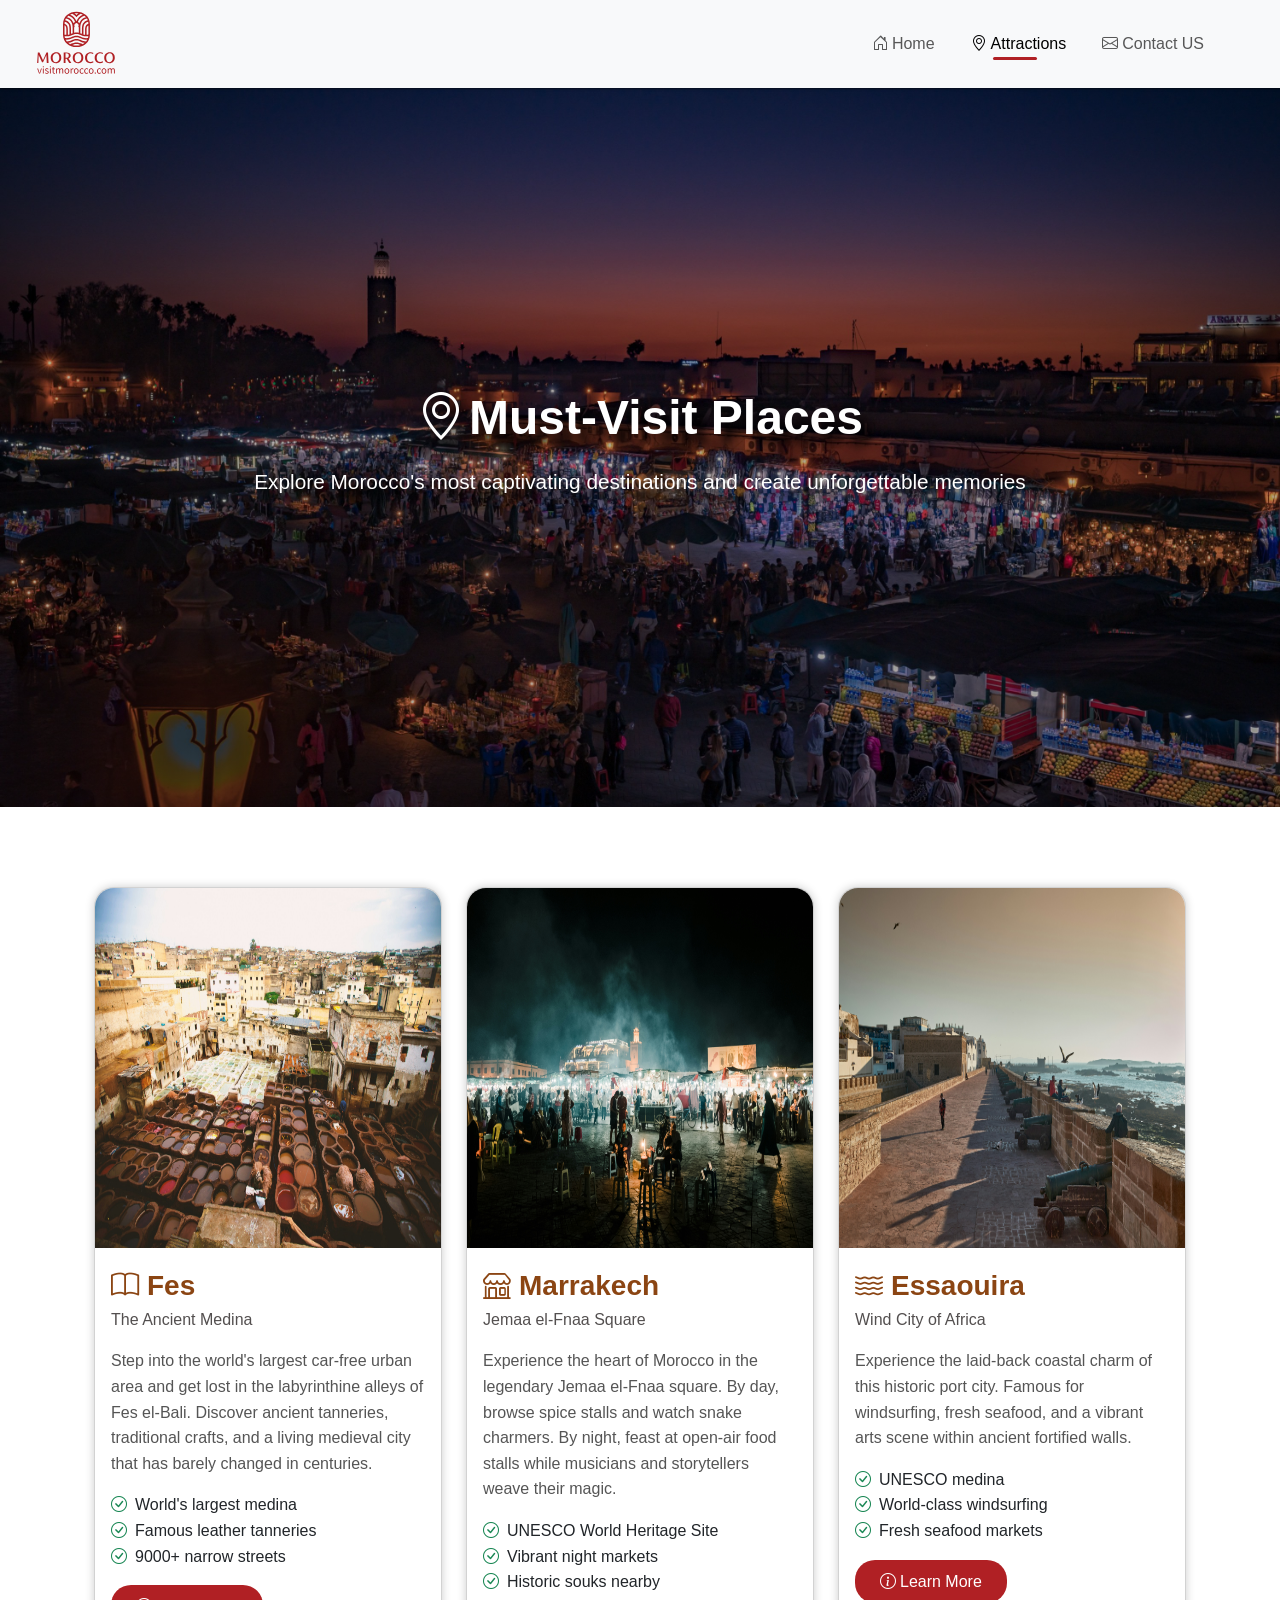
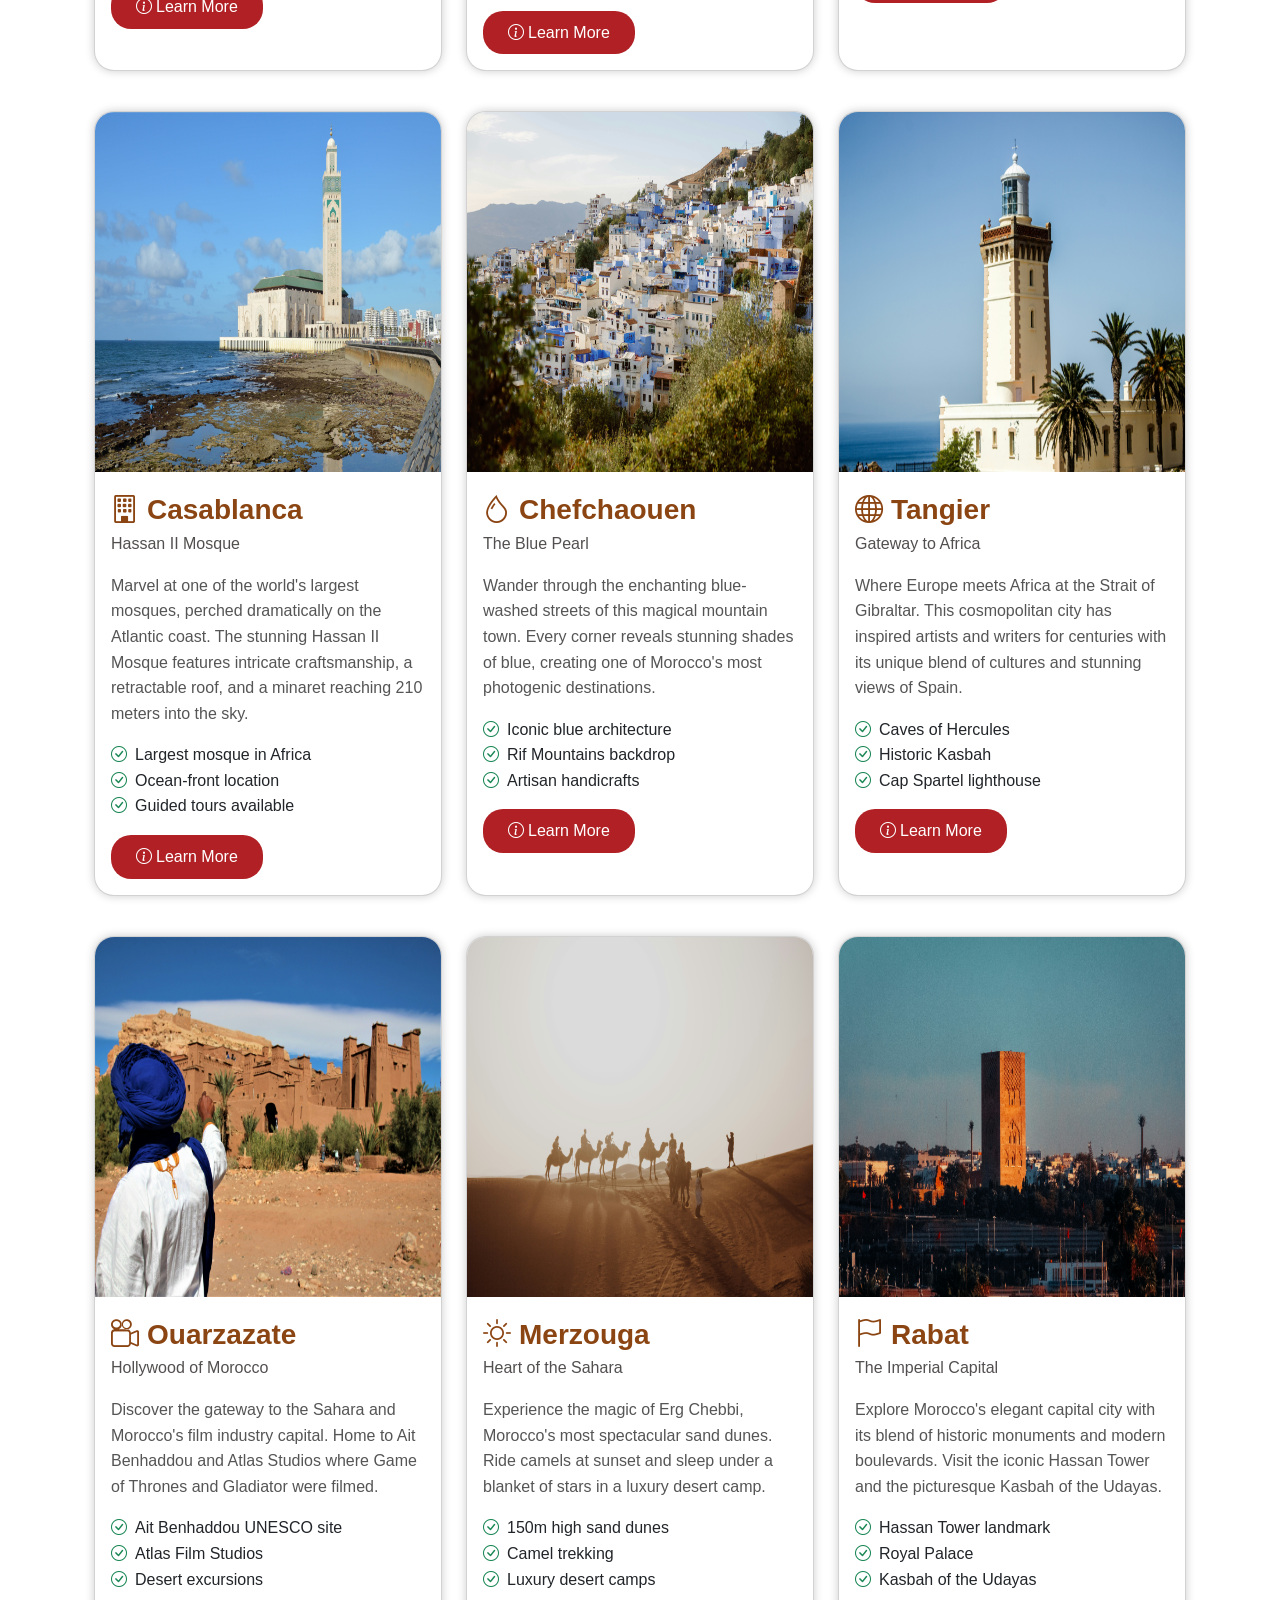
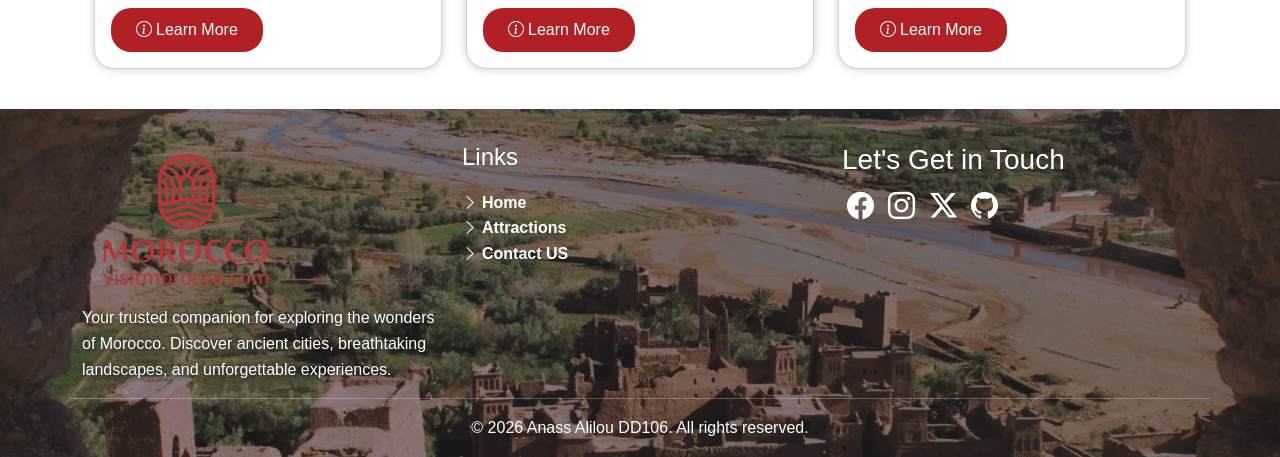
==== attractions.html @ 2723ad6b "initial commit" ====
<!DOCTYPE html>
<html lang="en">
  <head>
    <meta charset="UTF-8" />
    <meta name="viewport" content="width=device-width, initial-scale=1.0" />
    <link rel="stylesheet" href="style.css" />
    <link href="https://cdn.jsdelivr.net/npm/bootstrap@5.3.0/dist/css/bootstrap.min.css" rel="stylesheet">
    <script src="https://cdn.jsdelivr.net/npm/bootstrap@5.3.0/dist/js/bootstrap.bundle.min.js"></script>
    <link href="https://cdn.jsdelivr.net/npm/bootstrap-icons@1.11.1/font/bootstrap-icons.css" rel="stylesheet">
    <title>Top Attractions | Visit Morocco</title>
  </head>
  <body>
    <header>
      <nav class="navbar navbar-expand-lg bg-body-tertiary p-3 ps-3 fixed-top">
        <div class="container-fluid">
          <img src="./img/morocco logo.svg" alt="" class="navbar-brand">
          <button
            class="navbar-toggler"
            type="button"
            data-bs-toggle="collapse"
            data-bs-target="#navbarNavAltMarkup"
            aria-controls="navbarNavAltMarkup"
            aria-expanded="false"
            aria-label="Toggle navigation"
          >
            <span class="navbar-toggler-icon"></span>
          </button>
          <div class="collapse navbar-collapse" id="navbarNavAltMarkup">
            <div class="navbar-nav ms-auto">
              <a class="nav-link" aria-current="page" href="index.html"
                ><i class="bi bi-house-door me-1"></i>Home</a
              >
              <a class="nav-link active" href="attractions.html"
                ><i class="bi bi-geo-alt me-1"></i>Attractions</a
              >
              <a class="nav-link" href="contact.html"
                ><i class="bi bi-envelope me-1"></i>Contact US</a
              >
            </div>
          </div>
        </div>
      </nav>
    </header>
    <section id="section2">
      <h1 class="text-center"><i class="bi bi-geo-alt me-1"></i>Must-Visit Places</h1>
      <p class="text-center">Explore Morocco's most captivating destinations and create unforgettable memories</p>
    </section>


    <main id="main-p1">
        <div class="container">
            <div class="row">
                <div class="col-md-4">
                    <div class="card h-100">
                        <img src="./img/attractions/Fes.jpg" class="card-img-top" alt="Fes Medina">
                        <div class="card-body">
                            <h3><i class="bi bi-book me-2"></i>Fes</h3>
                            <p class="sub-titel">The Ancient Medina</p>
                            <p class="card-text">Step into the world's largest car-free urban area and get lost in the
                                labyrinthine alleys of Fes el-Bali. Discover ancient tanneries, traditional crafts, and
                                a living medieval city that has barely changed in centuries.</p>
                            <ul>
                                <li><i class="bi bi-check-circle text-success me-2"></i>World's largest medina</li>
                                <li><i class="bi bi-check-circle text-success me-2"></i>Famous leather tanneries</li>
                                <li><i class="bi bi-check-circle text-success me-2"></i>9000+ narrow streets</li>
                            </ul>
                            <a href="" class="btn btn-primary"><i class="bi bi-info-circle me-1"></i>Learn More</a>
                        </div>
                    </div>
                </div>
                
                <div class="col-md-4">
                    <div class="card h-100">
                        <img src="./img/attractions/marrakech.jpg" class="card-img-top" alt="Marrakech Jemaa el-Fnaa">
                        <div class="card-body">
                            <h3><i class="bi bi-shop me-2"></i>Marrakech</h3>
                            <p class="sub-titel">Jemaa el-Fnaa Square</p>
                            <p class="card-text">Experience the heart of Morocco in the legendary Jemaa el-Fnaa square.
                                By day, browse spice stalls and watch snake charmers. By night, feast at open-air food
                                stalls while musicians and storytellers weave their magic.</p>
                            <ul>
                                <li><i class="bi bi-check-circle text-success me-2"></i>UNESCO World Heritage Site</li>
                                <li><i class="bi bi-check-circle text-success me-2"></i>Vibrant night markets</li>
                                <li><i class="bi bi-check-circle text-success me-2"></i>Historic souks nearby</li>
                            </ul>
                            <a href="" class="btn btn-primary"><i class="bi bi-info-circle me-1"></i>Learn More</a>
                        </div>
                    </div>
                </div>
                
                <div class="col-md-4">
                    <div class="card h-100">
                        <img src="./img/attractions/essaouira.jpg" class="card-img-top" alt="Essaouira Beach">
                        <div class="card-body">
                            <h3><i class="bi bi-water me-2"></i>Essaouira</h3>
                            <p class="sub-titel">Wind City of Africa</p>
                            <p class="card-text">Experience the laid-back coastal charm of this historic port city.
                                Famous for windsurfing, fresh seafood, and a vibrant arts scene within ancient fortified
                                walls.</p>
                            <ul>
                                <li><i class="bi bi-check-circle text-success me-2"></i>UNESCO medina</li>
                                <li><i class="bi bi-check-circle text-success me-2"></i>World-class windsurfing</li>
                                <li><i class="bi bi-check-circle text-success me-2"></i>Fresh seafood markets</li>
                            </ul>
                            <a href="" class="btn btn-primary"><i class="bi bi-info-circle me-1"></i>Learn More</a>
                        </div>
                    </div>
                </div>
            </div>
            
            <div class="row">
                <div class="col-md-4">
                    <div class="card h-100">
                        <img src="./img/attractions/casablanca.jpg" class="card-img-top" alt="Hassan II Mosque">
                        <div class="card-body">
                            <h3><i class="bi bi-building me-2"></i>Casablanca</h3>
                            <p class="sub-titel">Hassan II Mosque</p>
                            <p class="card-text">Marvel at one of the world's largest mosques, perched dramatically on
                                the Atlantic coast. The stunning Hassan II Mosque features intricate craftsmanship, a
                                retractable roof, and a minaret reaching 210 meters into the sky.</p>
                            <ul>
                                <li><i class="bi bi-check-circle text-success me-2"></i>Largest mosque in Africa</li>
                                <li><i class="bi bi-check-circle text-success me-2"></i>Ocean-front location</li>
                                <li><i class="bi bi-check-circle text-success me-2"></i>Guided tours available</li>
                            </ul>
                            <a href="" class="btn btn-primary"><i class="bi bi-info-circle me-1"></i>Learn More</a>
                        </div>
                    </div>
                </div>
                
                <div class="col-md-4">
                    <div class="card h-100">
                        <img src="./img/attractions/chefchaouen.jpg" class="card-img-top" alt="Chefchaouen Blue City">
                        <div class="card-body">
                            <h3><i class="bi bi-droplet me-2"></i>Chefchaouen</h3>
                            <p class="sub-titel">The Blue Pearl</p>
                            <p class="card-text">Wander through the enchanting blue-washed streets of this magical
                                mountain town. Every corner reveals stunning shades of blue, creating one of Morocco's
                                most photogenic destinations.</p>
                            <ul>
                                <li><i class="bi bi-check-circle text-success me-2"></i>Iconic blue architecture</li>
                                <li><i class="bi bi-check-circle text-success me-2"></i>Rif Mountains backdrop</li>
                                <li><i class="bi bi-check-circle text-success me-2"></i>Artisan handicrafts</li>
                            </ul>
                            <a href="" class="btn btn-primary"><i class="bi bi-info-circle me-1"></i>Learn More</a>
                        </div>
                    </div>
                </div>
                
                <div class="col-md-4">
                    <div class="card h-100">
                        <img src="./img/attractions/tangier.jpg" class="card-img-top" alt="Tangier City">
                        <div class="card-body">
                            <h3><i class="bi bi-globe me-2"></i>Tangier</h3>
                            <p class="sub-titel">Gateway to Africa</p>
                            <p class="card-text">Where Europe meets Africa at the Strait of Gibraltar. This cosmopolitan
                                city has inspired artists and writers for centuries with its unique blend of cultures
                                and stunning views of Spain.</p>
                            <ul>
                                <li><i class="bi bi-check-circle text-success me-2"></i>Caves of Hercules</li>
                                <li><i class="bi bi-check-circle text-success me-2"></i>Historic Kasbah</li>
                                <li><i class="bi bi-check-circle text-success me-2"></i>Cap Spartel lighthouse</li>
                            </ul>
                            <a href="" class="btn btn-primary"><i class="bi bi-info-circle me-1"></i>Learn More</a>
                        </div>
                    </div>
                </div>
            </div>
            
            <div class="row">
                <div class="col-md-4">
                    <div class="card h-100">
                        <img src="./img/attractions/ouarzazate.jpg" class="card-img-top" alt="Ouarzazate Kasbah">
                        <div class="card-body">
                            <h3><i class="bi bi-camera-reels me-2"></i>Ouarzazate</h3>
                            <p class="sub-titel">Hollywood of Morocco</p>
                            <p class="card-text">Discover the gateway to the Sahara and Morocco's film industry capital.
                                Home to Ait Benhaddou and Atlas Studios where Game of Thrones and Gladiator were filmed.
                            </p>
                            <ul>
                                <li><i class="bi bi-check-circle text-success me-2"></i>Ait Benhaddou UNESCO site</li>
                                <li><i class="bi bi-check-circle text-success me-2"></i>Atlas Film Studios</li>
                                <li><i class="bi bi-check-circle text-success me-2"></i>Desert excursions</li>
                            </ul>
                            <a href="" class="btn btn-primary"><i class="bi bi-info-circle me-1"></i>Learn More</a>
                        </div>
                    </div>
                </div>
                
                <div class="col-md-4">
                    <div class="card h-100">
                        <img src="./img/attractions/merzouga.jpg" class="card-img-top" alt="Merzouga Sahara Desert">
                        <div class="card-body">
                            <h3><i class="bi bi-sun me-2"></i>Merzouga</h3>
                            <p class="sub-titel">Heart of the Sahara</p>
                            <p class="card-text">Experience the magic of Erg Chebbi, Morocco's most spectacular sand
                                dunes. Ride camels at sunset and sleep under a blanket of stars in a luxury desert camp.
                            </p>
                            <ul>
                                <li><i class="bi bi-check-circle text-success me-2"></i>150m high sand dunes</li>
                                <li><i class="bi bi-check-circle text-success me-2"></i>Camel trekking</li>
                                <li><i class="bi bi-check-circle text-success me-2"></i>Luxury desert camps</li>
                            </ul>
                            <a href="" class="btn btn-primary"><i class="bi bi-info-circle me-1"></i>Learn More</a>
                        </div>
                    </div>
                </div>
                
                <div class="col-md-4">
                    <div class="card h-100">
                        <img src="./img/attractions/rabat.jpg" class="card-img-top" alt="Rabat Hassan Tower">
                        <div class="card-body">
                            <h3><i class="bi bi-flag me-2"></i>Rabat</h3>
                            <p class="sub-titel">The Imperial Capital</p>
                            <p class="card-text">Explore Morocco's elegant capital city with its blend of historic
                                monuments and modern boulevards. Visit the iconic Hassan Tower and the picturesque
                                Kasbah of the Udayas.</p>
                            <ul>
                                <li><i class="bi bi-check-circle text-success me-2"></i>Hassan Tower landmark</li>
                                <li><i class="bi bi-check-circle text-success me-2"></i>Royal Palace</li>
                                <li><i class="bi bi-check-circle text-success me-2"></i>Kasbah of the Udayas</li>
                            </ul>
                            <a href="" class="btn btn-primary"><i class="bi bi-info-circle me-1"></i>Learn More</a>
                        </div>
                    </div>
                </div>
            </div>
        </div>
    </main>


    
    <footer>
        <div class="container">
            <div class="row">
                <div class="col-md-4">
                    <img src="./img/morocco logo.svg" alt="Logo" class="navbar-brand">
                    <p>Your trusted companion for exploring the wonders of Morocco. Discover ancient cities, breathtaking landscapes, and unforgettable experiences.</p>
                </div>
                <div class="col-md-4">
                    <h4>Links</h4>
                    <div class="page-link">
                        <a href="index.html"><i class="bi bi-chevron-right me-1"></i>Home</a>
                        <a href="attractions.html"><i class="bi bi-chevron-right me-1"></i>Attractions</a>
                        <a href="contact.html"><i class="bi bi-chevron-right me-1"></i>Contact US</a>
                    </div>
                </div>
                <div class="col-md-4">
                   <h3>Let's Get in Touch</h3>
                   <div class="social-media">
                        <a href=""><i class="bi bi-facebook"></i></a>
                        <a href=""><i class="bi bi-instagram"></i></a>
                        <a href=""><i class="bi bi-twitter-x"></i></a>
                        <a href=""><i class="bi bi-github"></i></a>
                    </div>
                </div>
                <hr>
                <p class="text-center">&copy; 2026 Anass Alilou DD106. All rights reserved.</p>
            </div>
        </div>
    </footer>
  </body>
</html>
---- style.css ----
*{
    
    margin: 0px;
    padding: 0px;
    box-sizing: border-box;
    font-family: 'Segoe UI', Tahoma, Geneva, Verdana, sans-serif;
    line-height: 1.6;
    
}
header{
    margin-bottom: 87px;
}
.navbar-nav .nav-link{
    position: relative;
}
.navbar-brand{
    transform: scale(1.8);
    cursor: pointer;
    margin: 3px -15px;

}
nav{
    box-shadow: 1px 1px 2px rgba(0, 0, 0, 0.5);
    
    z-index: 1000;

}
.navbar-nav{
    padding: 0 40px;
    gap: 20px;
    font-weight: 500;
}



.navbar-nav a:hover:after,
.navbar-nav .active:after
{
    width: 40%; 
}
.navbar-nav a::after
{
  content: " ";
  width: 0;
  height: 3px;
  background-color: #b02024;
  position: absolute;
  bottom: 5px;
  left: 30px;
  border-radius: 2px;
  transition: 0.3s ease;
}
.carousel-item img{
    
    height: 80vh;
    object-fit: cover; /*we use object-fit in tags <img>,& background-size in url()*/
    object-position: center;
    
}
.carousel-caption h2,
.carousel-caption p{
    text-shadow: 5px 5px  10px rgb(34, 33, 33);
}
.carousel-caption h2{
    font-size: 3em;
    font-weight: 700;
}
.carousel-caption p{
    font-size: 1.3em;
    font-weight: 600;
}
#welcome{
    padding: 80px 180px 20px 180px;
    text-align: center;
    
    background-color: #fdfdfb;
}
#welcome P {
    font-size: 1.3rem;
    font-weight: 300;
    padding: 20px 0px;
}
#welcome h1 {
    font-size: 3rem;
    font-weight: 700;
}
#section1 {
    padding: 40px 180px 30px 180px;
    text-align: center;
    background-color: #fdfdfb;
}
main a{
    font-style: italic;
    color: rgb(48, 46, 46);
    text-decoration: none;
    font-weight: 400;
}
#section1 p {
    font-size: 1.3rem;
    font-weight: 300;
    padding: 20px 0px;
}
#section1 h1{
    font-size: 3rem;
    font-weight: 700;
}
/* card section */
#cards .container{
    padding: 0px 10px 60px 10px;
    
   
}
.card img{
    height: 20rem;
    object-fit: cover;
    
    
}
.card h3{
    font-weight: 700;
}
.card p {
    font-weight: 300;
    font-style: italic;
}
#cards .card{
    border-radius: 20px;
    overflow: hidden;
    border-radius: 20px;
    box-shadow: 0 0px 10px rgba(0, 0, 0, 0.2);
    transition: transform 0.3s ease;
    cursor: pointer;
    
}
.card:hover{
    transform: translateY(-10px);
    box-shadow: 0 0px 10px rgba(0, 0, 0, 0.4);
}

.col-md-4{
    display: flex;
    flex-direction: column;
   
}
footer .col-md-4 p{
    display: inline-block;
   font-weight:300;
   color: #ffffff;
   text-shadow: 2px 2px 4px rgba(0, 0, 0, 0.8) !important;
   
}
footer .navbar-brand{
    
    margin-bottom: 7px;
    margin-left: -140px;
    transform: scale(1);

}

footer .social-media i {
    padding: 10px 5px;
    font-size: 1.7rem;
    color: #fff;
    transition: transform 0.3s ease;
}
footer .social-media i:hover{
    transform: translateY(-10px);
    color: #dbd8d8;
}
footer .page-link{
    padding-top:10px ;
    display: flex;
    flex-direction: column;
}
footer .page-link a{
    text-decoration: none;
    color: #fff;
}
footer .page-link a:hover{
    text-decoration: underline;
    
}

footer{
    padding-top: 34px;
    background: linear-gradient(rgba(0, 0, 0, 0.5), rgba(0, 0, 0, 0.5)),url(./img/cards/welcome.jpg);
    background-position: center;
    background-size: cover;
    background-repeat: no-repeat;
    color: #fff;
    font-weight: 600;
    opacity: 0.9;
}
footer p {
    font-weight: 200;
    
}
/*////////// Attractions//////////  */
#section2{
    color: #fff;
    height: 80vh;
    background: linear-gradient(rgba(0, 0, 0, 0.3), rgba(0, 0, 0,0.3)),url(./img/attractions/marrakech-hero.jpg);
    background-position: center;
    background-size: cover;
    background-repeat: no-repeat;
    display: flex;
    flex-direction: column;
    justify-content: center; 
    align-items: center; 
    margin-bottom: 80px;
    
}
#section2 h1{
    font-size: 3rem;
    font-weight: 700;
    text-shadow: 10px 10px 10px rgba(0, 0, 0, 10)
}
#section2 p{
    font-size: 1.3rem;
    font-weight: 300;
    text-shadow: 10px 10px 10px rgba(0, 0, 0, 10);
}

#main-p1 .card:hover{
    transform: translateY(-10px);
    box-shadow: 0 0px 10px rgba(0, 0, 0, 0.4);
}
#main-p1 .card {
    box-shadow: 0 0px 10px rgba(0, 0, 0, 0.2);
    transition: transform 0.3s ease;
    cursor: pointer;
    border-radius: 20px;
    overflow: hidden; /*7it border rauis mabanch, donc dart overflow*/
}
#main-p1 .card img{
    height: 40vh;
    object-fit: fill; /* fill kat3amar, cover tasswira bant fiha grain*/
    object-position: center;
}
#main-p1 .card-text{
    color: #555;
    font-weight: 400;
    font-style: normal;
    text-align: left;

}
#main-p1 .card-body ul {
    list-style: none;
    padding: 0px 0px;
}

#main-p1 .card-body .sub-titel{
    margin-top: -10px;
    font-weight: 500;
    font-style: normal;
    color: #534f4f;
}
#main-p1 .card-body h3{
    color: #8B4513;
}
body .btn-primary{
    padding: 9px 25px;
    border-radius: 20px;
    transition: all 0.4s ease;
    background-color: #b02024!important; /*cuz the of bootstrap (primary) overhide*/
    font-style: normal;
    font-weight: 500;
    border: none;
}
.btn-primary:hover{
    transform: scale(1.05);
    background-color: #8b4513!important;
    transition: background-color 0.2s ease;
}
#main-p1 .container .row{
    margin: 40px 0px;
}
/*///// Contact US /////*/
#section3{
    color: #fff;
    height: 80vh;
    background: linear-gradient(rgba(0, 0, 0,0.2), rgba(0, 0, 0,0.2)),url(./img/attractions/merzouga.jpg);
    background-position: center;
    background-size: cover;
    background-repeat: no-repeat;
    display: flex;
    flex-direction: column;
    justify-content: center; 
    align-items: center; 
    margin-bottom: 80px;
    
}
#section3 h1{
    font-size: 3rem;
    font-weight: 700;
    text-shadow: 0px 3px 8px rgba(0, 0, 0,0.5);
}
#section3 p{
    font-size: 1.3rem;
    font-weight: 300;
    text-shadow: 0px 3px 8px rgba(0, 0, 0,0.5);
}
#main-p2 .container{
    display: flex;
    flex-direction: column;
    justify-content: center;
    align-items: center;
    height: 87vh;
    
}
#main-p2 .container form {
    
    padding: 0px 50px;
    width: 70%;
    height: 100vh;
    
}
#main-p2 .container form textarea{
    height: 25vh;
}
#main-p2 .container .form-btn{
    display: flex;
    justify-content: center;
    align-items: center;
    margin: 25px;
  
}
#contact-info .container .card-info{
    display: flex;
    flex-direction: column;
    align-items: center;
    justify-content: center;
    border: 1px solid rgb(152, 182, 152);
    margin: 0px 0px;
    padding: 17px 170px;
    height: 39vh;
    border-radius: 20px;
    box-shadow: 3px 3px 9px rgba(0, 0, 0, 0.10);
    transition: transform 0.3s ease;
   
}
#contact-info .container .card-info:hover{
    transform: translateY(-10px);
    box-shadow: 0 0px 10px rgba(0, 0, 0, 0.2);
}

#contact-info .container .card-info p {
    width: 20vw;
    text-align: center;
}
#contact-info .container h1 {
    color:#8B4513;
}
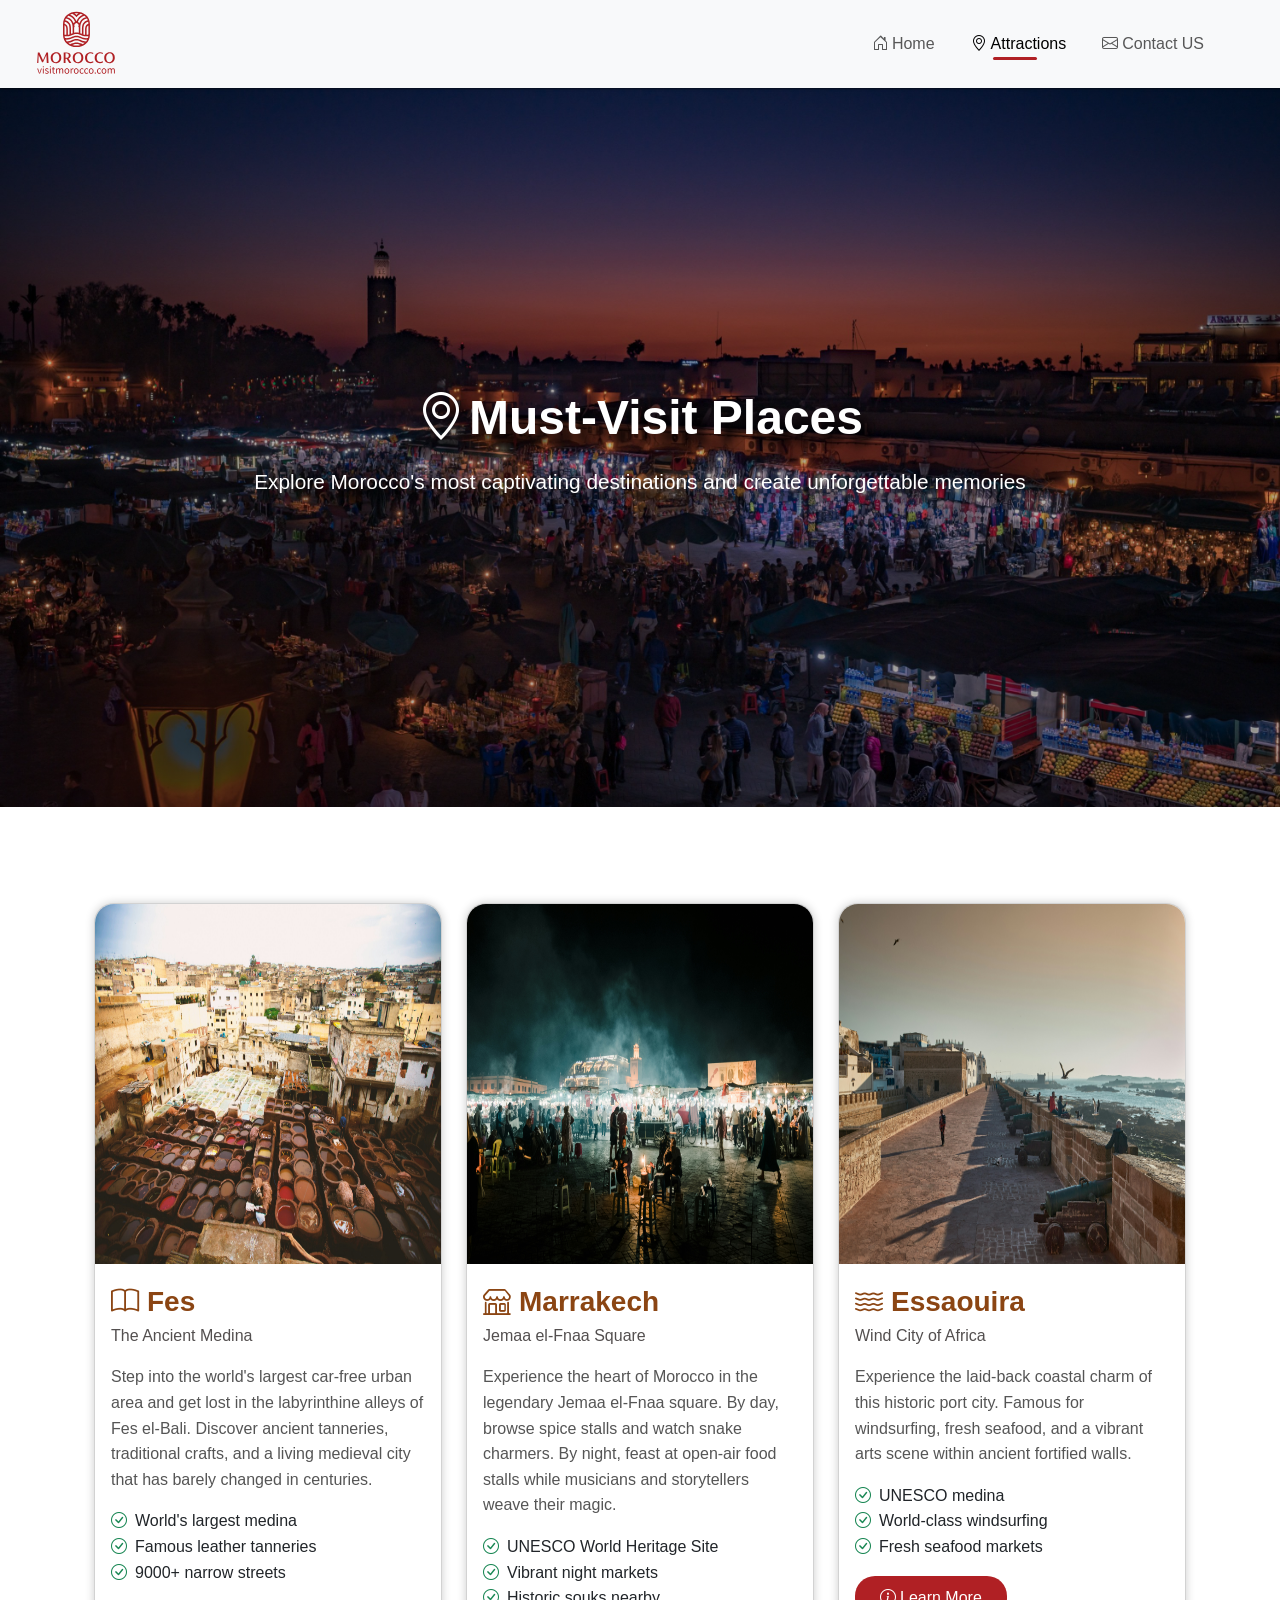
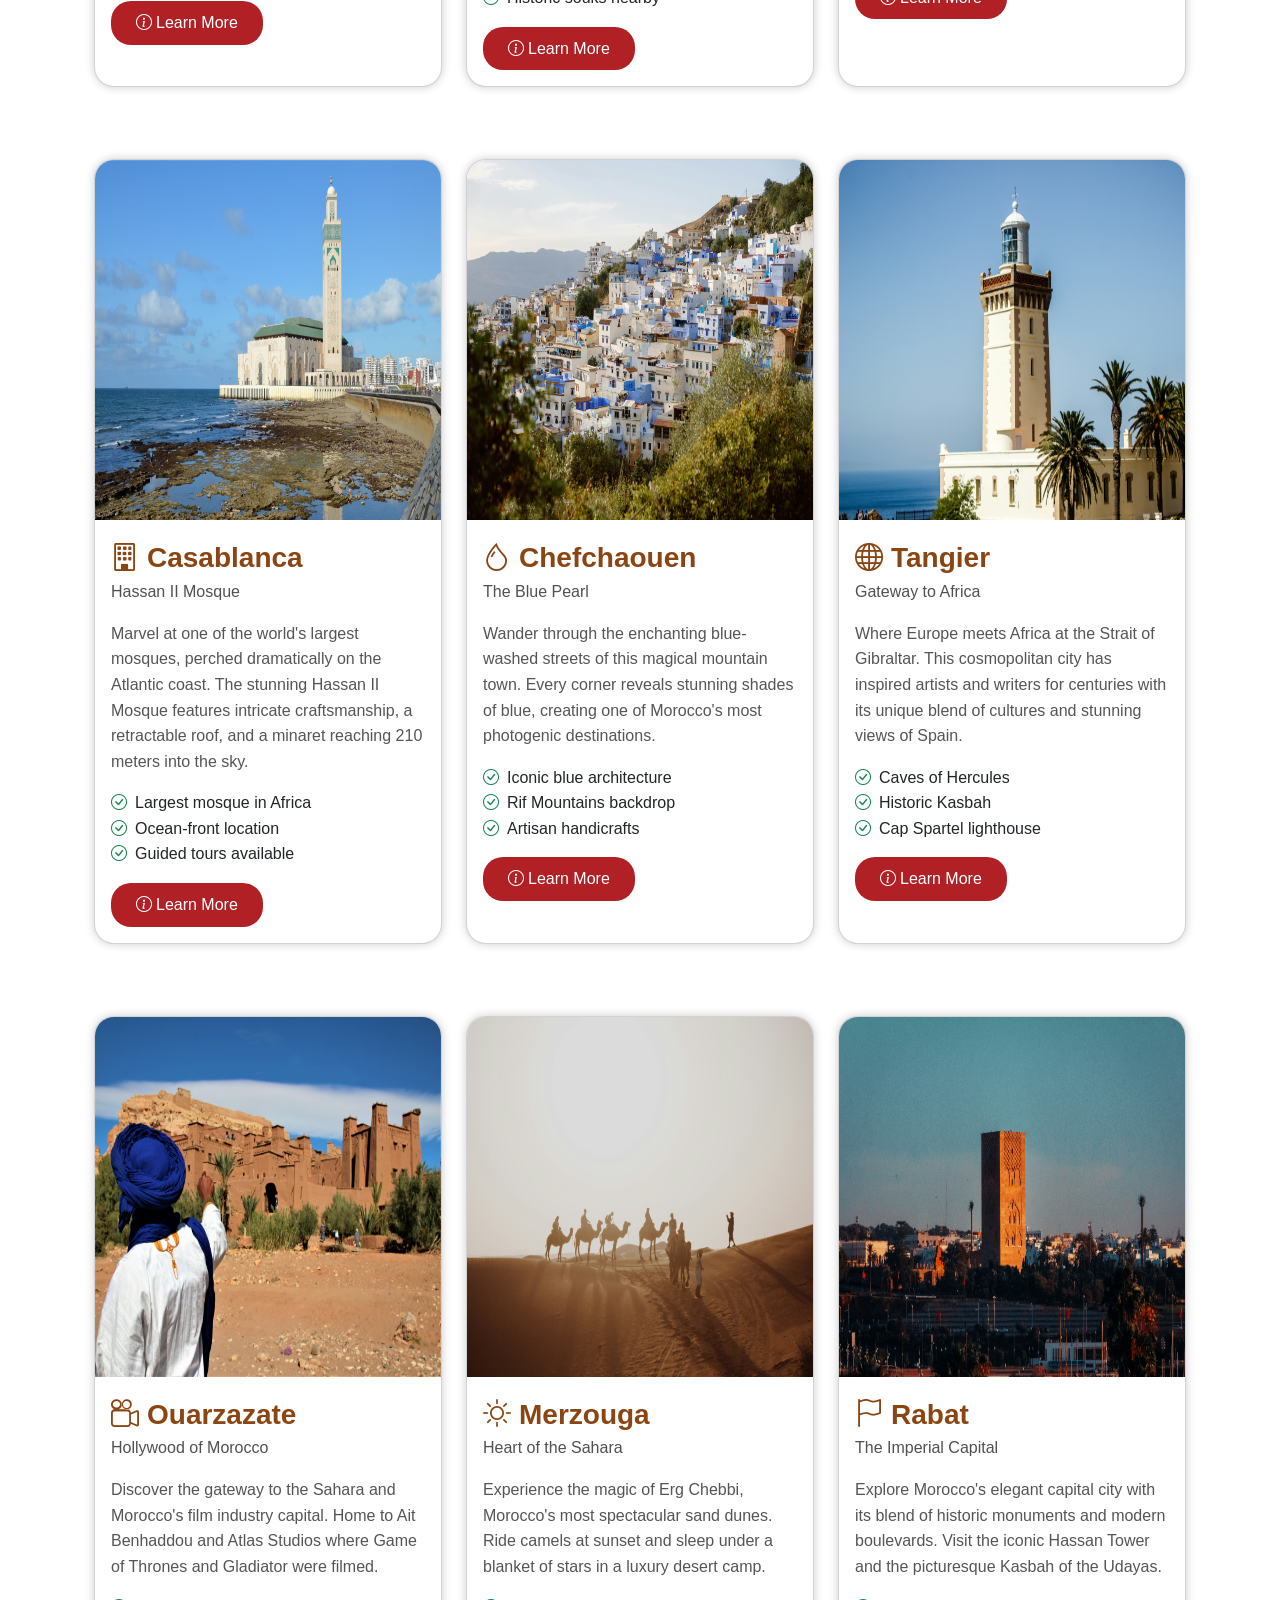
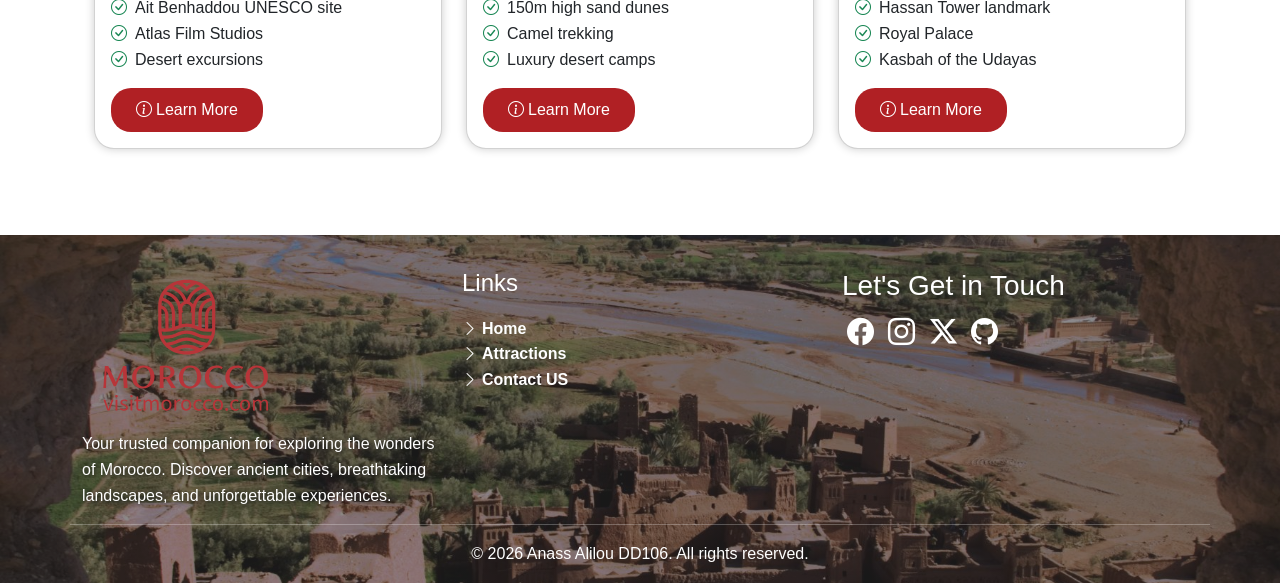
==== commit 7d58cf34: "update responsive layout" ====
--- a/attractions.html
+++ b/attractions.html
@@ -50,7 +50,7 @@
     <main id="main-p1">
         <div class="container">
             <div class="row">
-                <div class="col-md-4">
+                <div class="col-lg-4 col-md-12 my-3">
                     <div class="card h-100">
                         <img src="./img/attractions/Fes.jpg" class="card-img-top" alt="Fes Medina">
                         <div class="card-body">
@@ -69,7 +69,7 @@
                     </div>
                 </div>
                 
-                <div class="col-md-4">
+                <div class="col-lg-4 col-md-12 my-3">
                     <div class="card h-100">
                         <img src="./img/attractions/marrakech.jpg" class="card-img-top" alt="Marrakech Jemaa el-Fnaa">
                         <div class="card-body">
@@ -88,7 +88,7 @@
                     </div>
                 </div>
                 
-                <div class="col-md-4">
+                <div class="col-lg-4 col-md-12 my-3">
                     <div class="card h-100">
                         <img src="./img/attractions/essaouira.jpg" class="card-img-top" alt="Essaouira Beach">
                         <div class="card-body">
@@ -109,7 +109,7 @@
             </div>
             
             <div class="row">
-                <div class="col-md-4">
+                <div class="col-lg-4 col-md-12 my-3">
                     <div class="card h-100">
                         <img src="./img/attractions/casablanca.jpg" class="card-img-top" alt="Hassan II Mosque">
                         <div class="card-body">
@@ -128,7 +128,7 @@
                     </div>
                 </div>
                 
-                <div class="col-md-4">
+                <div class="col-lg-4 col-md-12 my-3">
                     <div class="card h-100">
                         <img src="./img/attractions/chefchaouen.jpg" class="card-img-top" alt="Chefchaouen Blue City">
                         <div class="card-body">
@@ -147,7 +147,7 @@
                     </div>
                 </div>
                 
-                <div class="col-md-4">
+                <div class="col-lg-4 col-md-12 my-3">
                     <div class="card h-100">
                         <img src="./img/attractions/tangier.jpg" class="card-img-top" alt="Tangier City">
                         <div class="card-body">
@@ -168,7 +168,7 @@
             </div>
             
             <div class="row">
-                <div class="col-md-4">
+                <div class="col-lg-4 col-md-12 my-3">
                     <div class="card h-100">
                         <img src="./img/attractions/ouarzazate.jpg" class="card-img-top" alt="Ouarzazate Kasbah">
                         <div class="card-body">
@@ -187,7 +187,7 @@
                     </div>
                 </div>
                 
-                <div class="col-md-4">
+                <div class="col-lg-4 col-md-12 my-3">
                     <div class="card h-100">
                         <img src="./img/attractions/merzouga.jpg" class="card-img-top" alt="Merzouga Sahara Desert">
                         <div class="card-body">
@@ -206,7 +206,7 @@
                     </div>
                 </div>
                 
-                <div class="col-md-4">
+                <div class="col-lg-4 col-md-12 my-3">
                     <div class="card h-100">
                         <img src="./img/attractions/rabat.jpg" class="card-img-top" alt="Rabat Hassan Tower">
                         <div class="card-body">
--- a/style.css
+++ b/style.css
@@ -1,13 +1,11 @@
 
 
 *{
-    
     margin: 0px;
     padding: 0px;
     box-sizing: border-box;
     font-family: 'Segoe UI', Tahoma, Geneva, Verdana, sans-serif;
     line-height: 1.6;
-    
 }
 header{
     margin-bottom: 87px;
@@ -23,7 +21,6 @@
 }
 nav{
     box-shadow: 1px 1px 2px rgba(0, 0, 0, 0.5);
-    
     z-index: 1000;
 
 }
@@ -55,7 +52,7 @@
 .carousel-item img{
     
     height: 80vh;
-    object-fit: cover; /*we use object-fit in tags <img>,& background-size in url()*/
+    object-fit: cover; /*we use object-fit in tags <img>* */
     object-position: center;
     
 }
@@ -72,43 +69,42 @@
     font-weight: 600;
 }
 #welcome{
-    padding: 80px 180px 20px 180px;
-    text-align: center;
-    
+    margin-top: 90px;
     background-color: #fdfdfb;
 }
 #welcome P {
-    font-size: 1.3rem;
-    font-weight: 300;
-    padding: 20px 0px;
+    font-size: 1.2rem;
+    font-weight: 300;
+    
 }
 #welcome h1 {
-    font-size: 3rem;
+    
     font-weight: 700;
 }
 #section1 {
-    padding: 40px 180px 30px 180px;
-    text-align: center;
+    
+    margin-top: 90px;
+    margin-bottom: 60px;
     background-color: #fdfdfb;
-}
+} 
 main a{
     font-style: italic;
     color: rgb(48, 46, 46);
     text-decoration: none;
     font-weight: 400;
 }
-#section1 p {
-    font-size: 1.3rem;
-    font-weight: 300;
-    padding: 20px 0px;
-}
+ #section1 p {
+    font-size: 1.2rem;
+    font-weight: 300;
+    
+} 
 #section1 h1{
-    font-size: 3rem;
-    font-weight: 700;
-}
+   
+    font-weight: 700;
+} */
 /* card section */
-#cards .container{
-    padding: 0px 10px 60px 10px;
+#cards{
+    
     
    
 }
@@ -145,7 +141,7 @@
    
 }
 footer .col-md-4 p{
-    display: inline-block;
+   display: inline-block;
    font-weight:300;
    color: #ffffff;
    text-shadow: 2px 2px 4px rgba(0, 0, 0, 0.8) !important;
@@ -184,6 +180,7 @@
 }
 
 footer{
+    margin-top: 70px;
     padding-top: 34px;
     background: linear-gradient(rgba(0, 0, 0, 0.5), rgba(0, 0, 0, 0.5)),url(./img/cards/welcome.jpg);
     background-position: center;
@@ -232,7 +229,7 @@
     transition: transform 0.3s ease;
     cursor: pointer;
     border-radius: 20px;
-    overflow: hidden; /*7it border rauis mabanch, donc dart overflow*/
+    overflow: hidden; /*7it border radius mabanch, donc dart overflow*/
 }
 #main-p1 .card img{
     height: 40vh;
@@ -307,14 +304,14 @@
     flex-direction: column;
     justify-content: center;
     align-items: center;
-    height: 87vh;
+    
     
 }
 #main-p2 .container form {
     
     padding: 0px 50px;
-    width: 70%;
-    height: 100vh;
+    width: 80vw;
+    
     
 }
 #main-p2 .container form textarea{
@@ -327,6 +324,9 @@
     margin: 25px;
   
 }
+#contact-info{
+    margin-top: 60px;
+}
 #contact-info .container .card-info{
     display: flex;
     flex-direction: column;
@@ -334,8 +334,8 @@
     justify-content: center;
     border: 1px solid rgb(152, 182, 152);
     margin: 0px 0px;
-    padding: 17px 170px;
-    height: 39vh;
+    padding: 17px 40px;
+    height: 240px;
     border-radius: 20px;
     box-shadow: 3px 3px 9px rgba(0, 0, 0, 0.10);
     transition: transform 0.3s ease;
@@ -353,13 +353,24 @@
 #contact-info .container h1 {
     color:#8B4513;
 }
-
-
-
-
-
-
-
-
-
-
+/*///// resonsivness /////*/
+@media screen and (max-width:900px) {
+    .navbar-nav a:hover:after,
+    .navbar-nav .active:after{
+        width: 8%;
+    }
+   .navbar-nav{
+    margin-top: 10px;
+   }
+
+    
+     
+
+
+
+}
+
+
+
+
+
